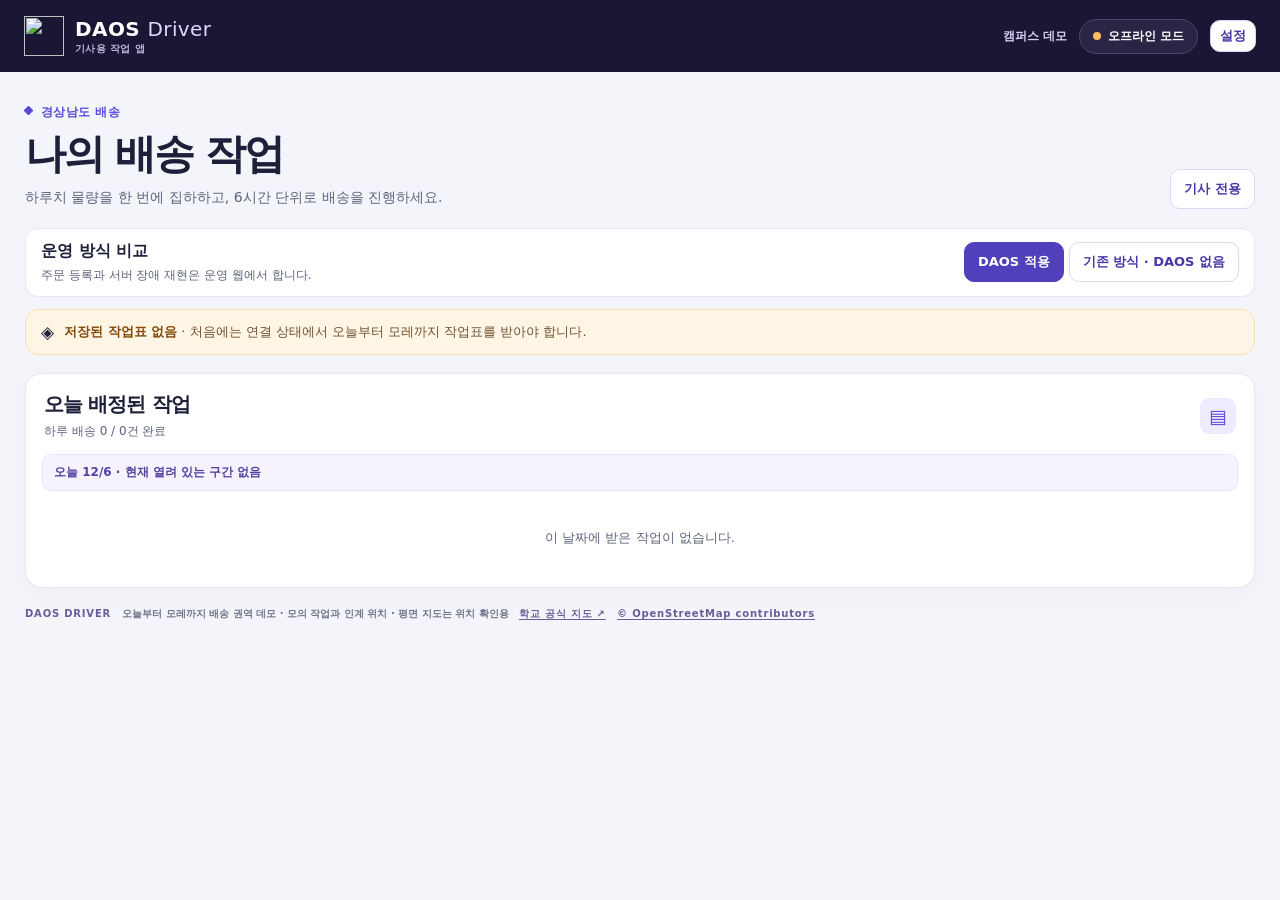
==== daos-demo/driver/index.html @ 9ab63587 "Add DAOS dispatch demo and native driver apps" ====
<!doctype html>
<html lang="ko">
<head>
<meta charset="utf-8">
<meta name="viewport" content="width=device-width, initial-scale=1, viewport-fit=cover">
<meta name="theme-color" content="#181637">
<meta name="description" content="창원대학교 캠퍼스에서 서버 장애 중에도 작업을 이어가는 DAOS 기사용 데모">
<title>DAOS Driver · 창원대 캠퍼스</title>
<link rel="icon" href="icon.svg" type="image/svg+xml">
<link rel="manifest" href="app.webmanifest">
<link rel="stylesheet" href="style.css?v=17">
<script type="module" src="app.mjs?v=17"></script>
</head>
<body>
<header class="top">
  <a class="brand" href="./"><img src="icon.svg" alt="" width="40" height="40"><span>DAOS <strong>Driver</strong><small>기사용 작업 앱</small></span></a>
  <div class="top-right"><span class="demo">캠퍼스 데모</span><span id="connection" class="connection" role="status"></span><button id="settings" class="settings secondary" type="button" aria-expanded="false" aria-controls="demo-panel">설정</button></div>
</header>
<main>
  <div class="intro">
    <div><div class="eyebrow"><span></span> <b id="current-province">경상남도</b> 배송</div><h1>나의 배송 작업</h1><p>하루치 물량을 한 번에 집하하고, 6시간 단위로 배송을 진행하세요.</p></div>
    <span class="secondary">기사 전용</span>
  </div>
  <section class="comparison" aria-label="운영 방식 비교">
    <div><strong>운영 방식 비교</strong><p>주문 등록과 서버 장애 재현은 운영 웹에서 합니다.</p></div>
    <div class="mode-buttons" role="group" aria-label="운영 방식 선택">
      <button id="mode-daos" class="secondary" type="button" aria-pressed="true">DAOS 적용</button>
      <button id="mode-baseline" class="secondary" type="button" aria-pressed="false">기존 방식 · DAOS 없음</button>
    </div>
  </section>
  <section id="demo-panel" class="settings-panel" aria-labelledby="settings-title" hidden>
    <div class="settings-head"><h2 id="settings-title">설정</h2><button id="reset" type="button" class="secondary">기기 저장 초기화</button></div>
    <div class="date-preview"><label>기사 시·도 <select id="driver-province"></select></label><p>선택한 허브에서 확정한 작업만 표시합니다.</p></div>
    <div id="storage-summary"></div>
    <form id="demo-clock" class="date-preview">
      <label>시연 날짜 <select id="clock-day"><option value="0">오늘</option><option value="1">내일</option><option value="2">모레</option></select></label>
      <label>시연 시각 <input id="clock-time" type="time" value="06:00" required></label>
      <button class="secondary" type="submit">시연 시간 적용</button>
      <button id="clock-reset" class="secondary" type="button">현재 날짜로 돌아가기</button>
      <button id="preview-date" class="secondary" type="button">다음날 작업 열기</button>
      <p>한국시간 기준 · 설정한 시각이 구간 시작 시각을 지나고 앞 구간을 마치면 배송할 수 있습니다.</p>
    </form>
  </section>
  <section class="status-bar" id="status" aria-live="polite"></section>
  <section id="backup" class="backup card" aria-label="저장된 작업표" hidden></section>
  <p id="preview-banner" class="work-date preview-banner" role="status" hidden></p>
  <section id="blocked" class="backup card" aria-labelledby="blocked-title" hidden>
    <h2 id="blocked-title">기존 방식 · 배송 중단</h2>
    <p>서버에서 집하·배송 정보를 받을 수 없어 작업표 조회와 완료 기록이 중단됐습니다. 서버를 복구하면 이어서 작업할 수 있습니다.</p>
  </section>
  <div class="workspace" id="workspace">
    <section class="work card" aria-labelledby="work-title">
      <div class="work-head"><div><h2 id="work-title">오늘 배정된 작업</h2><p id="progress"></p></div><span class="section-symbol" aria-hidden="true">▤</span></div>
      <div id="pickup-summary" class="pickup-summary"></div>
      <div class="work-date" id="work-date"></div>
      <button id="segment-start" class="primary segment-start" type="button" hidden></button>
      <div id="jobs" class="jobs"></div>
    </section>
    <section class="map card" id="map-card" aria-labelledby="map-title" hidden>
      <div class="map-head"><div><h2 id="map-title">캠퍼스 지도</h2><p>배송 권역 안내</p></div></div>
      <div id="next-delivery" class="next-delivery" role="status" hidden><strong id="next-delivery-title"></strong><p id="next-delivery-time"></p></div>
      <div class="viewport" id="viewport" aria-label="창원대학교 캠퍼스 지도">
        <div id="scene"><img id="map-image" alt="OpenStreetMap 좌표를 바탕으로 그린 국립창원대학교 건물과 도로 지도" width="1080" height="504" draggable="false"></div>
        <div class="zoom"><button id="zoom-in" type="button" aria-label="확대">+</button><button id="zoom-out" type="button" aria-label="축소">−</button><button id="zoom-reset" type="button" aria-label="지도 전체 보기" title="지도 전체 보기">⌂</button></div>
      </div>
      <div id="detail" class="detail"></div>
    </section>
    <section id="completion" class="card completion-card" aria-labelledby="completion-title" hidden>
      <span class="completion-check" aria-hidden="true">✓</span>
      <h2 id="completion-title">금일 배송이 완료되었습니다</h2>
      <p id="completion-note"></p>
    </section>
  </div>
  <footer>DAOS DRIVER <span>오늘부터 모레까지 배송 권역 데모 · 모의 작업과 인계 위치 · 평면 지도는 위치 확인용</span> <a href="https://mobileapp.changwon.ac.kr/campus/campus_005.do?midx=24" target="_blank" rel="noopener noreferrer">학교 공식 지도 ↗</a> <a href="https://www.openstreetmap.org/copyright" target="_blank" rel="noopener noreferrer">© OpenStreetMap contributors</a></footer>
</main>
<section id="mobile-actions" class="mobile-actions" aria-label="기사 빠른 작업" hidden>
  <div><strong id="mobile-action-title"></strong><p id="mobile-action-note"></p></div>
  <button id="mobile-action" class="primary" type="button"></button>
</section>
<div id="notice" class="toast" role="status" hidden></div>
</body>
</html>
---- daos-demo/driver/style.css ----
:root{font-family:-apple-system,BlinkMacSystemFont,"Apple SD Gothic Neo","Malgun Gothic",system-ui,sans-serif;color:#1d2038;background:#f4f5fa;--accent:#5b4ad7;--sub:#5e637b;--line:#e6e7ef;--green:#147451}
*{box-sizing:border-box}body{margin:0}button{font:inherit;cursor:pointer}button:disabled{cursor:not-allowed;opacity:.6}button:focus-visible,a:focus-visible{outline:3px solid #856fff;outline-offset:3px}p{margin:0;color:var(--sub);line-height:1.55}h1,h2,h3{margin:0}a{color:inherit;text-decoration:none}[hidden]{display:none!important}
.top{background:#191733;color:#fff;display:flex;justify-content:space-between;align-items:center;padding:14px max(24px,calc((100% - 1250px)/2));gap:12px;min-height:72px}.brand{display:flex;align-items:center;gap:11px;white-space:nowrap;font-weight:800;font-size:20px;letter-spacing:.02em}.brand strong{font-weight:500;color:#ded9ff}.brand small{display:block;font-size:10px;font-weight:600;color:#bcb6df;letter-spacing:.04em;margin-top:1px}.top-right{display:flex;gap:12px;align-items:center}.demo{color:#d6d0f1;font-size:12px;font-weight:700}.connection{border:1px solid #4b4768;color:#fff;background:#292544;border-radius:999px;padding:8px 13px;font-weight:700;font-size:12px;white-space:nowrap}.dot{display:inline-block;width:8px;height:8px;background:#6ee3ad;border-radius:50%;margin-right:7px}.connection[data-offline=true] .dot{background:#ffbc61}
main{max-width:1300px;margin:auto;padding:32px 25px 0}.intro{display:flex;align-items:end;justify-content:space-between;gap:14px;margin-bottom:19px}.eyebrow{color:var(--accent);font-weight:800;font-size:12px;letter-spacing:.04em}.eyebrow span{width:7px;height:7px;background:var(--accent);display:inline-block;transform:rotate(45deg);border-radius:1px;margin:0 4px 2px 0}h1{font-size:clamp(28px,4vw,41px);letter-spacing:-.05em;margin:6px 0 5px}h2{font-size:20px;letter-spacing:-.045em}h3{font-size:16px}.intro p{font-size:14px}.secondary{border:1px solid #dcd8f4;background:#fff;color:#4737a9;border-radius:10px;padding:10px 13px;font-size:13px;font-weight:800;white-space:nowrap}.secondary:hover{background:#eeeafd}
.status-bar{background:#eeebff;border:1px solid #e1d9fc;border-radius:13px;padding:12px 15px;margin-bottom:18px;display:flex;gap:10px;align-items:center;font-size:13px}.status-bar strong{color:#382687}.status-bar .status-text{color:#514978}.status-bar[data-offline=true]{background:#fff5e5;border-color:#f6deb6}.status-bar[data-offline=true] strong{color:#834a08}.status-bar[data-offline=true] .status-text{color:#6e522e}.status-icon{font-size:17px;flex:none}.sync-count{margin-left:auto;white-space:nowrap;font-size:12px;font-weight:800;color:#4d369e}
.workspace{display:grid;grid-template-columns:minmax(325px,2fr) minmax(0,3fr);gap:18px;align-items:start}.card{border-radius:17px;border:1px solid var(--line);background:#fff;box-shadow:0 7px 24px #18163308;min-width:0;overflow:hidden}.work-head,.map-head{padding:17px 18px 13px;display:flex;justify-content:space-between;align-items:center;gap:8px}.work-head p,.map-head p{margin-top:4px;font-size:12px}.section-symbol{display:grid;place-items:center;border-radius:9px;width:36px;height:36px;background:#eeebff;color:var(--accent);font-size:19px}.work-date{margin:0 16px 13px;padding:9px 11px;border:1px solid #e8e3ff;border-radius:9px;background:#f6f3ff;color:#5143a2;font-size:12px;font-weight:750}.jobs{display:grid;gap:8px;padding:0 15px 15px}.job{display:block;width:100%;background:white;text-align:left;border:1px solid var(--line);border-radius:11px;padding:11px 12px;color:inherit}.job[aria-pressed=true]{background:#f8f6ff;border-color:#a69af8;box-shadow:inset 3px 0 #7260ef}.job:hover{border-color:#9e91ef}.job-top,.job-end{display:flex;align-items:center;justify-content:space-between;gap:8px}.job-top small{font-size:11px;color:#625994;font-weight:800}.job strong{display:block;font-size:15px;margin:4px 0 6px}.job .pair{font-size:12px;color:#3f435d;line-height:1.55}.job-end{font-size:11px;color:var(--sub);margin-top:6px}.pill{font-size:10px;line-height:1.2;background:#eeedf4;color:#51526a;border-radius:999px;padding:4px 7px;font-weight:800;white-space:nowrap}.pill.picked{background:#eee9ff;color:#4d32ae}.pill.delivered{background:#e1f6eb;color:#136c4c}.empty{padding:24px 10px;text-align:center;color:var(--sub);font-size:13px}

.viewport{position:relative;background:#25364a;overflow:hidden;min-height:230px;height:clamp(235px,29vw,375px);touch-action:pan-y;isolation:isolate}.viewport.zoomed{touch-action:none;cursor:grab}.viewport.dragging{cursor:grabbing}.viewport #scene{position:absolute;top:50%;left:50%;width:100%;aspect-ratio:1080 / 504;transform:translate(-50%,-50%);user-select:none}.viewport img{width:100%;height:100%;display:block;object-fit:fill;pointer-events:none}.zoom{position:absolute;right:10px;bottom:10px;display:flex;gap:4px;z-index:3}.zoom button{background:#1d2d3f;border:1px solid #63788f;color:#e7effa;border-radius:7px;width:35px;height:35px;font-weight:800;font-size:20px;box-shadow:0 2px 5px #15133222}
.detail{padding:14px 18px 16px}.detail-title{display:flex;justify-content:space-between;align-items:center;gap:7px;margin-bottom:11px}.detail-title span{font-size:11px;color:var(--sub)}.stop{border:1px solid var(--line);border-radius:10px;padding:9px 10px;background:#f9fafc;min-width:0}.stop b{display:block;font-size:13px;margin:3px 0 2px}.stop p{font-size:11px}.stop small{font-size:10px;font-weight:900;color:var(--accent)}.actions{display:flex;align-items:center;gap:10px;margin-top:12px;flex-wrap:wrap}.primary{border:0;background:var(--accent);color:white;border-radius:9px;font-size:13px;padding:10px 15px;font-weight:850}.primary:hover:not(:disabled){background:#4837bd}.actions p{font-size:11px}.toast{position:fixed;z-index:10;left:50%;bottom:24px;transform:translateX(-50%);max-width:calc(100vw - 28px);background:#251e48;color:white;border-radius:10px;padding:10px 14px;font-size:13px;box-shadow:0 5px 14px #0003;text-align:center}footer{padding:19px 0;color:#665d9a;font-size:10px;letter-spacing:.08em;font-weight:850}footer span{margin-left:7px;color:#72748a;font-weight:600;letter-spacing:0}

footer a{margin-left:6px;text-decoration:underline;text-underline-offset:2px}

.settings-panel,.backup{margin:0 0 12px;padding:14px 16px;border:1px solid #dad4ff;border-radius:13px;background:#fbfaff}
.settings-head,.pickup-summary{display:flex;align-items:center;justify-content:space-between;gap:10px;flex-wrap:wrap}
.settings-head h2,.backup h2{font-size:16px}
.settings{padding:6px 9px}
.connection{cursor:default}
.storage-total{margin:7px 0;font-size:13px;color:#4c407f}
.storage-total strong{color:#34256d}
.backup-title p,.backup-day p{font-size:12px}
.backup-days{display:grid;grid-template-columns:repeat(2,minmax(0,1fr));gap:8px}
.backup-day{background:#fff;border:1px solid #e3dff2;border-radius:8px;padding:9px 10px;font-size:12px}
.backup-day ul{padding:0;list-style:none;margin:5px 0 0}
.backup-day li{display:flex;justify-content:space-between;gap:3px 8px;flex-wrap:wrap;padding:3px 0}
.backup-day small,.backup-day p{color:#5e5674}
.backup:not([hidden]),.settings-panel:not([hidden]){display:block}
.pickup-summary{margin:0 16px 10px;padding:10px;border:1px solid #dce9e3;border-radius:9px;background:#f4faf7;font-size:13px}
.pickup-summary p{font-size:11px;margin-top:3px}
.pickup-summary .primary{font-size:11px;padding:7px 9px}
footer a+a{margin-left:7px}
.date-preview{display:flex;align-items:center;gap:9px;flex-wrap:wrap;margin-top:10px}
.date-preview p{font-size:12px}
.preview-banner{margin:0 0 12px}
.segment-start{margin:0 16px 12px}
.comparison{display:flex;align-items:center;justify-content:space-between;gap:10px 16px;flex-wrap:wrap;margin:0 0 12px;padding:12px 15px;border:1px solid var(--line);border-radius:13px;background:#fff}
.comparison p,#blocked p{margin-top:4px;font-size:12px}
.mode-buttons{display:flex;gap:5px;flex-wrap:wrap}
.mode-buttons button[aria-pressed=true]{background:#5140bc;color:#fff;border-color:#5140bc}
.date-preview label{display:flex;align-items:center;gap:5px;font-size:12px;font-weight:750}
.date-preview select,.date-preview input{border:1px solid #dcd8f4;border-radius:7px;padding:7px;background:#fff;color:inherit;font:inherit}
.date-preview p{flex-basis:100%}
#blocked{background:#fff5e5;border-color:#f6deb6}
.completion-card{min-height:260px;display:grid;align-content:center;justify-items:center;gap:9px;padding:24px;text-align:center}
.completion-check{display:grid;place-items:center;width:47px;height:47px;border-radius:50%;color:#147451;background:#e1f6eb;font-size:25px;font-weight:850}
.completion-card p{font-size:13px}

.driver-mobile main{padding:20px 12px 0}
.driver-mobile .top{padding:8px 12px;min-height:60px;gap:6px}
.driver-mobile .brand{gap:7px;font-size:18px}
.driver-mobile .brand img{width:33px;height:33px}
.driver-mobile .top-right{gap:5px}
.driver-mobile .top-right .demo{display:none}
.driver-mobile .connection{font-size:10px;padding:6px 7px}
.driver-mobile .dot{margin-right:4px}
.driver-mobile .settings{min-height:44px}
.driver-mobile .intro{align-items:end;gap:8px}
.driver-mobile .intro p,.driver-mobile .comparison p{font-size:12px}
.driver-mobile .intro .secondary{padding:8px;font-size:11px;min-height:44px}
.driver-mobile .workspace{grid-template-columns:minmax(0,1fr);gap:12px}
.driver-mobile .status-bar{gap:6px;padding:10px;font-size:12px;flex-wrap:wrap}
.driver-mobile .status-text{flex:1 1 185px}
.driver-mobile .sync-count{margin-left:0}
.driver-mobile .work-head,.driver-mobile .map-head{padding:13px 14px 11px}
.driver-mobile .jobs{padding:0 12px 12px}
.driver-mobile .job{padding:12px;min-height:66px}
.driver-mobile .viewport{min-height:185px;height:clamp(200px,56vw,420px)}
.driver-mobile .map{scroll-margin-top:10px}
.driver-mobile .zoom button,.driver-mobile .mode-buttons button,.driver-mobile .date-preview button{min-height:44px}
.driver-mobile .zoom button{width:44px}
.driver-mobile .backup-day{padding:7px}
.driver-mobile .detail{padding:12px 13px}
.mobile-actions{display:none}
.driver-mobile .mobile-actions{display:grid;grid-template-columns:minmax(0,1fr) auto;gap:10px;align-items:center;position:fixed;z-index:8;bottom:0;left:0;right:0;padding:10px max(12px,env(safe-area-inset-right)) calc(10px + env(safe-area-inset-bottom)) max(12px,env(safe-area-inset-left));background:#fff;border-top:1px solid var(--line);box-shadow:0 -4px 20px #18163312}
.driver-mobile .mobile-actions strong,.driver-mobile .mobile-actions p{display:block;overflow:hidden;text-overflow:ellipsis;white-space:nowrap}
.driver-mobile .mobile-actions strong{font-size:13px}
.driver-mobile .mobile-actions p{font-size:11px}
.driver-mobile .mobile-actions .primary{min-height:48px;padding:9px 12px}
.driver-mobile.has-mobile-action body{padding-bottom:calc(80px + env(safe-area-inset-bottom))}
.driver-mobile.has-mobile-action .toast{bottom:calc(85px + env(safe-area-inset-bottom))}
.driver-mobile.has-mobile-action #pickup-all:enabled,.driver-mobile.has-mobile-action #segment-start:enabled,.driver-mobile.has-mobile-action #record:enabled{display:none}

.next-delivery{margin:0 16px 12px;padding:10px 12px;border:1px solid #e1d9fc;border-radius:9px;background:#f6f3ff;color:#382687}
.next-delivery p{font-size:12px;margin-top:3px}

.workspace.workspace-no-map{grid-template-columns:minmax(0,1fr)}
.pending-count{padding:5px 9px;border-radius:6px;background:#ffe0b5;color:#793908;font-size:13px;box-shadow:inset 0 0 0 1px #e8ab61}
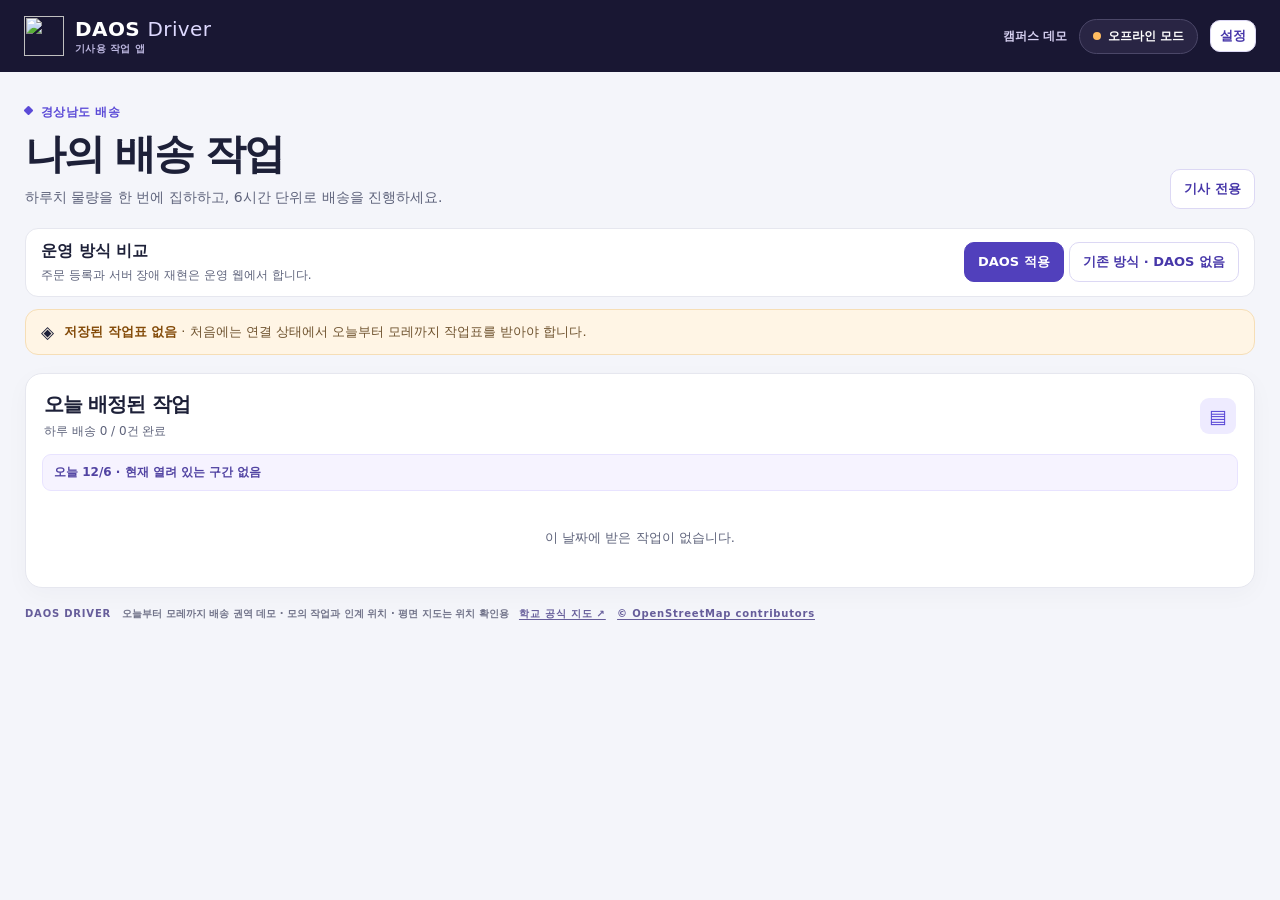
==== commit 1ecc2ebf: "Reset the DAOS demo globally and map regional deliveries by shift" ====
--- a/daos-demo/driver/index.html
+++ b/daos-demo/driver/index.html
@@ -8,8 +8,8 @@
 <title>DAOS Driver · 창원대 캠퍼스</title>
 <link rel="icon" href="icon.svg" type="image/svg+xml">
 <link rel="manifest" href="app.webmanifest">
-<link rel="stylesheet" href="style.css?v=17">
-<script type="module" src="app.mjs?v=17"></script>
+<link rel="stylesheet" href="style.css?v=19">
+<script type="module" src="app.mjs?v=19"></script>
 </head>
 <body>
 <header class="top">
@@ -60,7 +60,7 @@
       <div class="map-head"><div><h2 id="map-title">캠퍼스 지도</h2><p>배송 권역 안내</p></div></div>
       <div id="next-delivery" class="next-delivery" role="status" hidden><strong id="next-delivery-title"></strong><p id="next-delivery-time"></p></div>
       <div class="viewport" id="viewport" aria-label="창원대학교 캠퍼스 지도">
-        <div id="scene"><img id="map-image" alt="OpenStreetMap 좌표를 바탕으로 그린 국립창원대학교 건물과 도로 지도" width="1080" height="504" draggable="false"></div>
+        <div id="scene"><img id="map-image" alt="배송 권역 지도" width="1080" height="504" draggable="false"><div id="delivery-pins" aria-hidden="true"></div></div>
         <div class="zoom"><button id="zoom-in" type="button" aria-label="확대">+</button><button id="zoom-out" type="button" aria-label="축소">−</button><button id="zoom-reset" type="button" aria-label="지도 전체 보기" title="지도 전체 보기">⌂</button></div>
       </div>
       <div id="detail" class="detail"></div>
--- a/daos-demo/driver/style.css
+++ b/daos-demo/driver/style.css
@@ -84,3 +84,8 @@
 
 .workspace.workspace-no-map{grid-template-columns:minmax(0,1fr)}
 .pending-count{padding:5px 9px;border-radius:6px;background:#ffe0b5;color:#793908;font-size:13px;box-shadow:inset 0 0 0 1px #e8ab61}
+
+#delivery-pins{position:absolute;inset:0;pointer-events:none}
+.delivery-pin{position:absolute;translate:-50% -50%;display:grid;place-items:center;width:19px;height:19px;border:2px solid #fff;border-radius:50%;background:#5442c5;color:white;font-size:9px;font-weight:800;box-shadow:0 1px 4px #141c28}
+.delivery-pin.selected{background:#b25918;z-index:1}
+.delivery-pin b{position:absolute;bottom:calc(100% + 3px);left:50%;translate:-50%;white-space:nowrap;background:#1c2940;color:#fff;border-radius:4px;padding:3px 5px;font-size:9px}
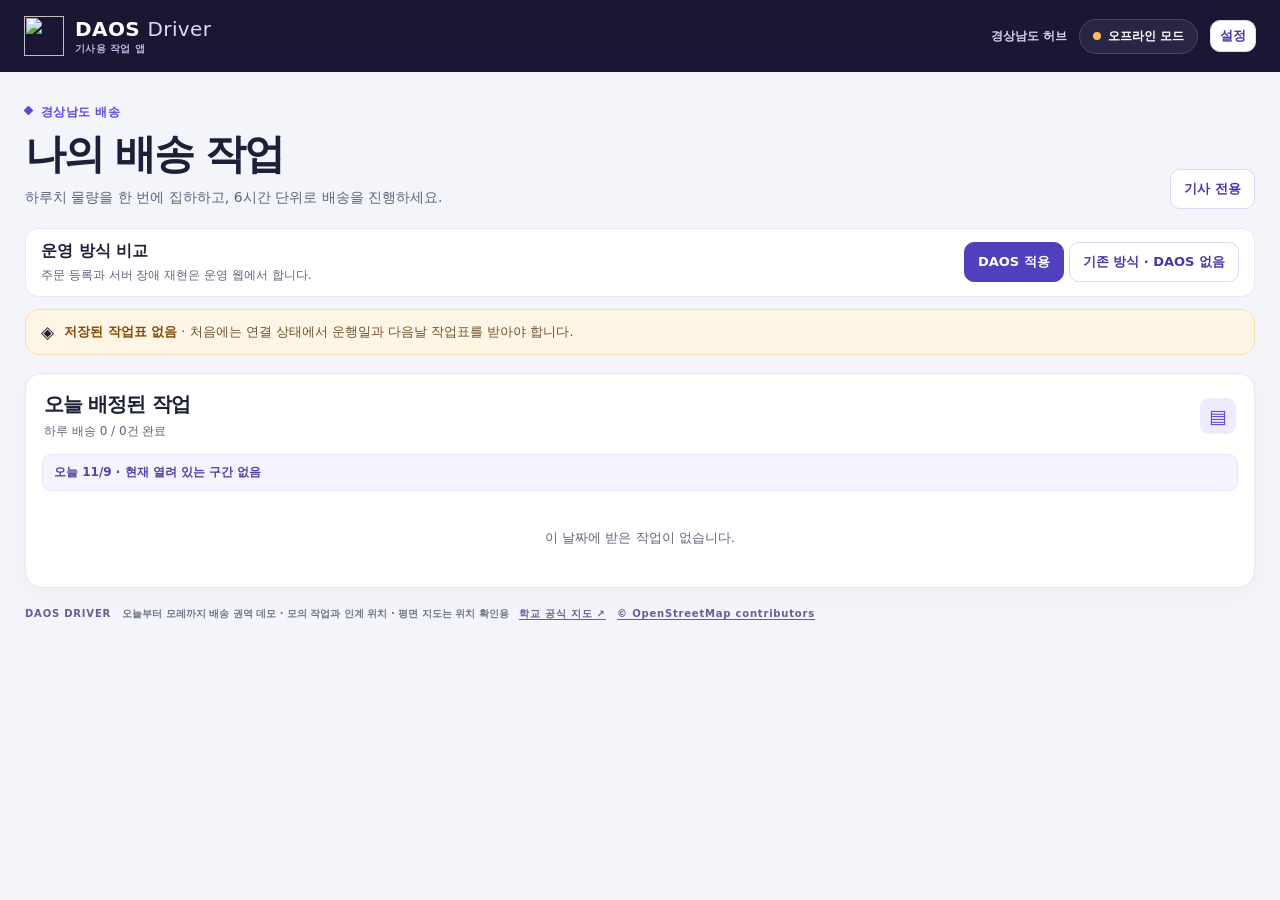
==== commit ee4b8979: "Stage two additional delivery days and simplify delivery maps" ====
--- a/daos-demo/driver/index.html
+++ b/daos-demo/driver/index.html
@@ -4,17 +4,17 @@
 <meta charset="utf-8">
 <meta name="viewport" content="width=device-width, initial-scale=1, viewport-fit=cover">
 <meta name="theme-color" content="#181637">
-<meta name="description" content="창원대학교 캠퍼스에서 서버 장애 중에도 작업을 이어가는 DAOS 기사용 데모">
-<title>DAOS Driver · 창원대 캠퍼스</title>
+<meta name="description" content="서버 장애 중에도 작업을 이어가는 DAOS 지역 허브 기사 앱">
+<title>DAOS Driver · 지역 허브</title>
 <link rel="icon" href="icon.svg" type="image/svg+xml">
 <link rel="manifest" href="app.webmanifest">
-<link rel="stylesheet" href="style.css?v=19">
-<script type="module" src="app.mjs?v=19"></script>
+<link rel="stylesheet" href="style.css?v=20">
+<script type="module" src="app.mjs?v=20"></script>
 </head>
 <body>
 <header class="top">
   <a class="brand" href="./"><img src="icon.svg" alt="" width="40" height="40"><span>DAOS <strong>Driver</strong><small>기사용 작업 앱</small></span></a>
-  <div class="top-right"><span class="demo">캠퍼스 데모</span><span id="connection" class="connection" role="status"></span><button id="settings" class="settings secondary" type="button" aria-expanded="false" aria-controls="demo-panel">설정</button></div>
+  <div class="top-right"><span class="demo" id="driver-hub-label">경상남도 허브</span><span id="connection" class="connection" role="status"></span><button id="settings" class="settings secondary" type="button" aria-expanded="false" aria-controls="demo-panel">설정</button></div>
 </header>
 <main>
   <div class="intro">
@@ -33,7 +33,7 @@
     <div class="date-preview"><label>기사 시·도 <select id="driver-province"></select></label><p>선택한 허브에서 확정한 작업만 표시합니다.</p></div>
     <div id="storage-summary"></div>
     <form id="demo-clock" class="date-preview">
-      <label>시연 날짜 <select id="clock-day"><option value="0">오늘</option><option value="1">내일</option><option value="2">모레</option></select></label>
+      <label>시연 날짜 <select id="clock-day"></select></label>
       <label>시연 시각 <input id="clock-time" type="time" value="06:00" required></label>
       <button class="secondary" type="submit">시연 시간 적용</button>
       <button id="clock-reset" class="secondary" type="button">현재 날짜로 돌아가기</button>
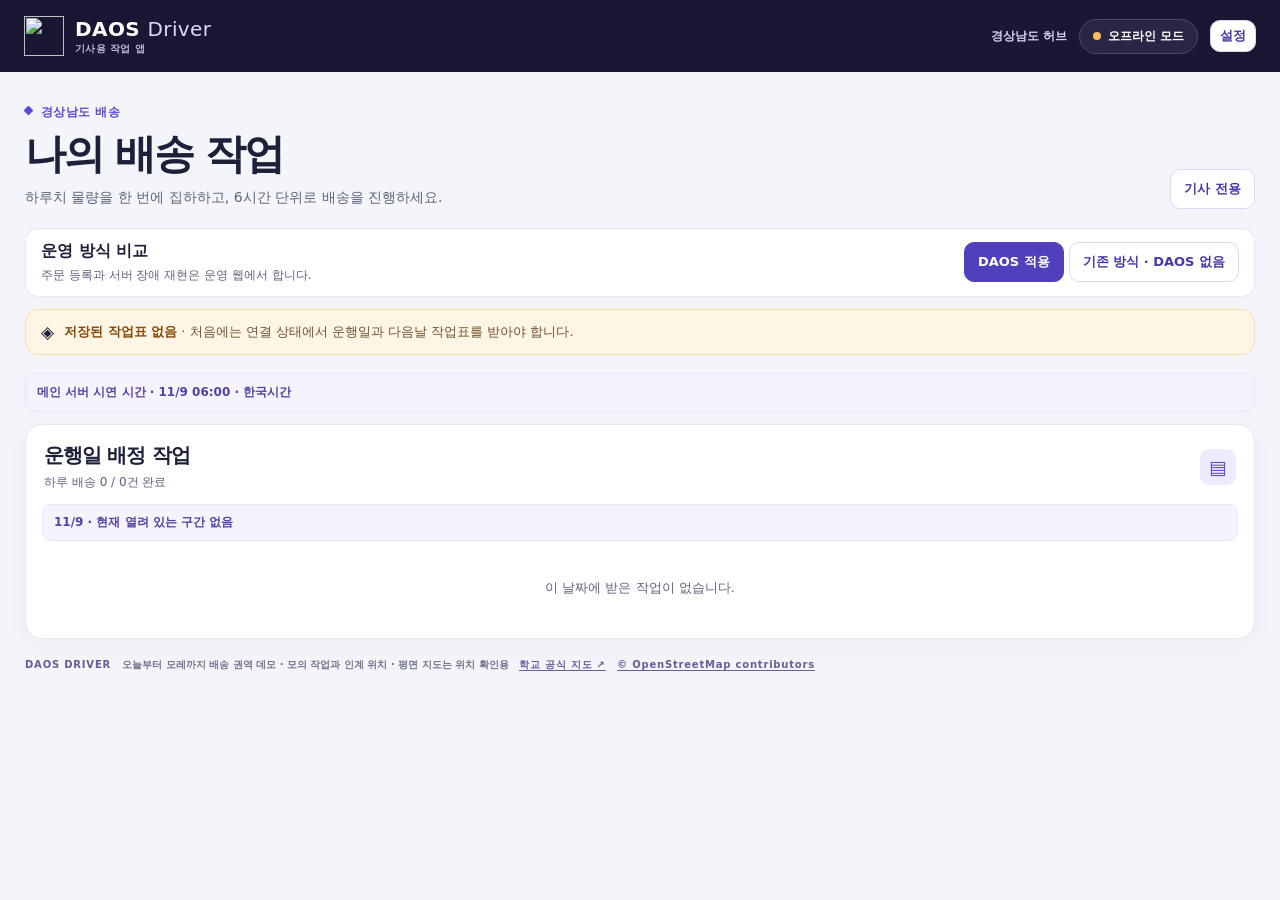
==== commit f625dc72: "Share the DAOS demo clock and select mapped delivery stops" ====
--- a/daos-demo/driver/index.html
+++ b/daos-demo/driver/index.html
@@ -8,8 +8,8 @@
 <title>DAOS Driver · 지역 허브</title>
 <link rel="icon" href="icon.svg" type="image/svg+xml">
 <link rel="manifest" href="app.webmanifest">
-<link rel="stylesheet" href="style.css?v=20">
-<script type="module" src="app.mjs?v=20"></script>
+<link rel="stylesheet" href="style.css?v=21">
+<script type="module" src="app.mjs?v=21"></script>
 </head>
 <body>
 <header class="top">
@@ -32,14 +32,7 @@
     <div class="settings-head"><h2 id="settings-title">설정</h2><button id="reset" type="button" class="secondary">기기 저장 초기화</button></div>
     <div class="date-preview"><label>기사 시·도 <select id="driver-province"></select></label><p>선택한 허브에서 확정한 작업만 표시합니다.</p></div>
     <div id="storage-summary"></div>
-    <form id="demo-clock" class="date-preview">
-      <label>시연 날짜 <select id="clock-day"></select></label>
-      <label>시연 시각 <input id="clock-time" type="time" value="06:00" required></label>
-      <button class="secondary" type="submit">시연 시간 적용</button>
-      <button id="clock-reset" class="secondary" type="button">현재 날짜로 돌아가기</button>
-      <button id="preview-date" class="secondary" type="button">다음날 작업 열기</button>
-      <p>한국시간 기준 · 설정한 시각이 구간 시작 시각을 지나고 앞 구간을 마치면 배송할 수 있습니다.</p>
-    </form>
+    <p>시연 날짜와 시간은 메인 서버에서 설정합니다.</p>
   </section>
   <section class="status-bar" id="status" aria-live="polite"></section>
   <section id="backup" class="backup card" aria-label="저장된 작업표" hidden></section>
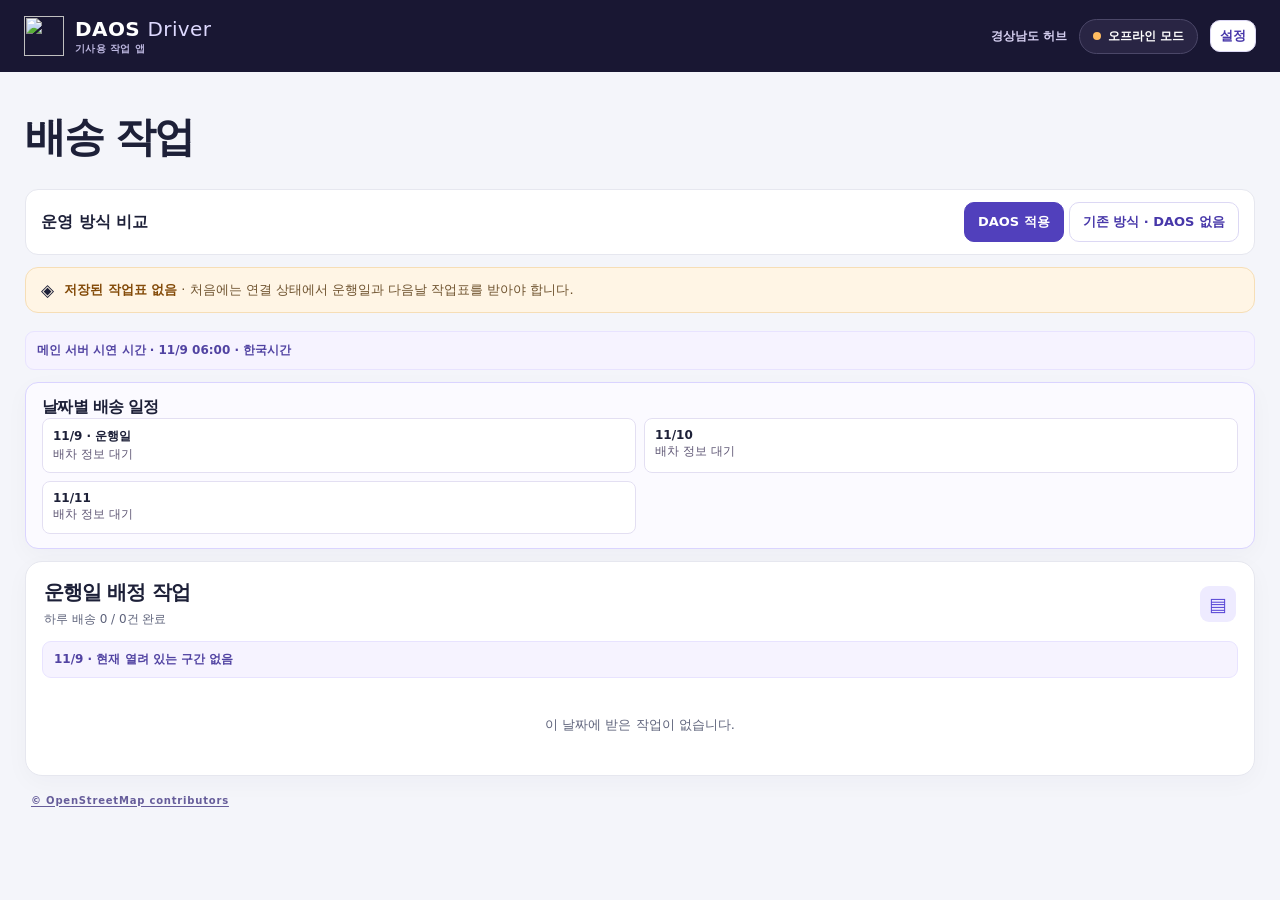
==== commit 819b13ff: "Centralize DAOS controls and queue new orders in receipt order" ====
--- a/daos-demo/driver/index.html
+++ b/daos-demo/driver/index.html
@@ -8,8 +8,8 @@
 <title>DAOS Driver · 지역 허브</title>
 <link rel="icon" href="icon.svg" type="image/svg+xml">
 <link rel="manifest" href="app.webmanifest">
-<link rel="stylesheet" href="style.css?v=21">
-<script type="module" src="app.mjs?v=21"></script>
+<link rel="stylesheet" href="style.css?v=22">
+<script type="module" src="app.mjs?v=22"></script>
 </head>
 <body>
 <header class="top">
@@ -17,12 +17,9 @@
   <div class="top-right"><span class="demo" id="driver-hub-label">경상남도 허브</span><span id="connection" class="connection" role="status"></span><button id="settings" class="settings secondary" type="button" aria-expanded="false" aria-controls="demo-panel">설정</button></div>
 </header>
 <main>
-  <div class="intro">
-    <div><div class="eyebrow"><span></span> <b id="current-province">경상남도</b> 배송</div><h1>나의 배송 작업</h1><p>하루치 물량을 한 번에 집하하고, 6시간 단위로 배송을 진행하세요.</p></div>
-    <span class="secondary">기사 전용</span>
-  </div>
+  <div class="intro"><h1>배송 작업</h1></div>
   <section class="comparison" aria-label="운영 방식 비교">
-    <div><strong>운영 방식 비교</strong><p>주문 등록과 서버 장애 재현은 운영 웹에서 합니다.</p></div>
+    <div><strong>운영 방식 비교</strong></div>
     <div class="mode-buttons" role="group" aria-label="운영 방식 선택">
       <button id="mode-daos" class="secondary" type="button" aria-pressed="true">DAOS 적용</button>
       <button id="mode-baseline" class="secondary" type="button" aria-pressed="false">기존 방식 · DAOS 없음</button>
@@ -37,6 +34,7 @@
   <section class="status-bar" id="status" aria-live="polite"></section>
   <section id="backup" class="backup card" aria-label="저장된 작업표" hidden></section>
   <p id="preview-banner" class="work-date preview-banner" role="status" hidden></p>
+  <section class="card backup" aria-label="날짜별 배송 일정"><h2>날짜별 배송 일정</h2><div id="schedule-days" class="backup-days"></div></section>
   <section id="blocked" class="backup card" aria-labelledby="blocked-title" hidden>
     <h2 id="blocked-title">기존 방식 · 배송 중단</h2>
     <p>서버에서 집하·배송 정보를 받을 수 없어 작업표 조회와 완료 기록이 중단됐습니다. 서버를 복구하면 이어서 작업할 수 있습니다.</p>
@@ -64,7 +62,7 @@
       <p id="completion-note"></p>
     </section>
   </div>
-  <footer>DAOS DRIVER <span>오늘부터 모레까지 배송 권역 데모 · 모의 작업과 인계 위치 · 평면 지도는 위치 확인용</span> <a href="https://mobileapp.changwon.ac.kr/campus/campus_005.do?midx=24" target="_blank" rel="noopener noreferrer">학교 공식 지도 ↗</a> <a href="https://www.openstreetmap.org/copyright" target="_blank" rel="noopener noreferrer">© OpenStreetMap contributors</a></footer>
+  <footer><a href="https://www.openstreetmap.org/copyright" target="_blank" rel="noopener noreferrer">© OpenStreetMap contributors</a></footer>
 </main>
 <section id="mobile-actions" class="mobile-actions" aria-label="기사 빠른 작업" hidden>
   <div><strong id="mobile-action-title"></strong><p id="mobile-action-note"></p></div>
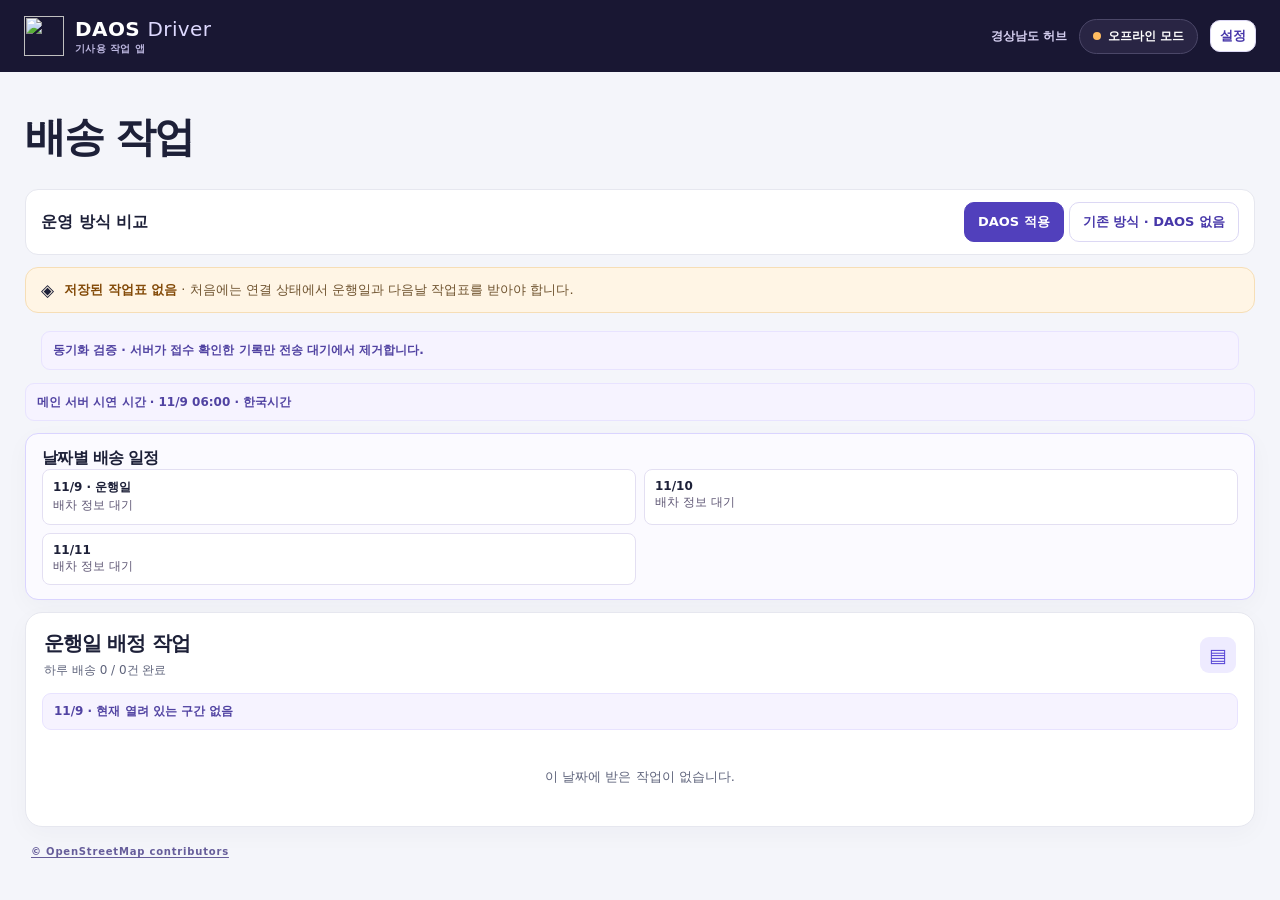
==== commit 049feee2: "Publish verified DAOS architecture and demo recovery checks" ====
--- a/daos-demo/driver/index.html
+++ b/daos-demo/driver/index.html
@@ -9,7 +9,7 @@
 <link rel="icon" href="icon.svg" type="image/svg+xml">
 <link rel="manifest" href="app.webmanifest">
 <link rel="stylesheet" href="style.css?v=22">
-<script type="module" src="app.mjs?v=22"></script>
+<script type="module" src="app.mjs?v=23"></script>
 </head>
 <body>
 <header class="top">
@@ -32,6 +32,7 @@
     <p>시연 날짜와 시간은 메인 서버에서 설정합니다.</p>
   </section>
   <section class="status-bar" id="status" aria-live="polite"></section>
+  <p id="recovery-check" class="work-date" role="status"></p>
   <section id="backup" class="backup card" aria-label="저장된 작업표" hidden></section>
   <p id="preview-banner" class="work-date preview-banner" role="status" hidden></p>
   <section class="card backup" aria-label="날짜별 배송 일정"><h2>날짜별 배송 일정</h2><div id="schedule-days" class="backup-days"></div></section>
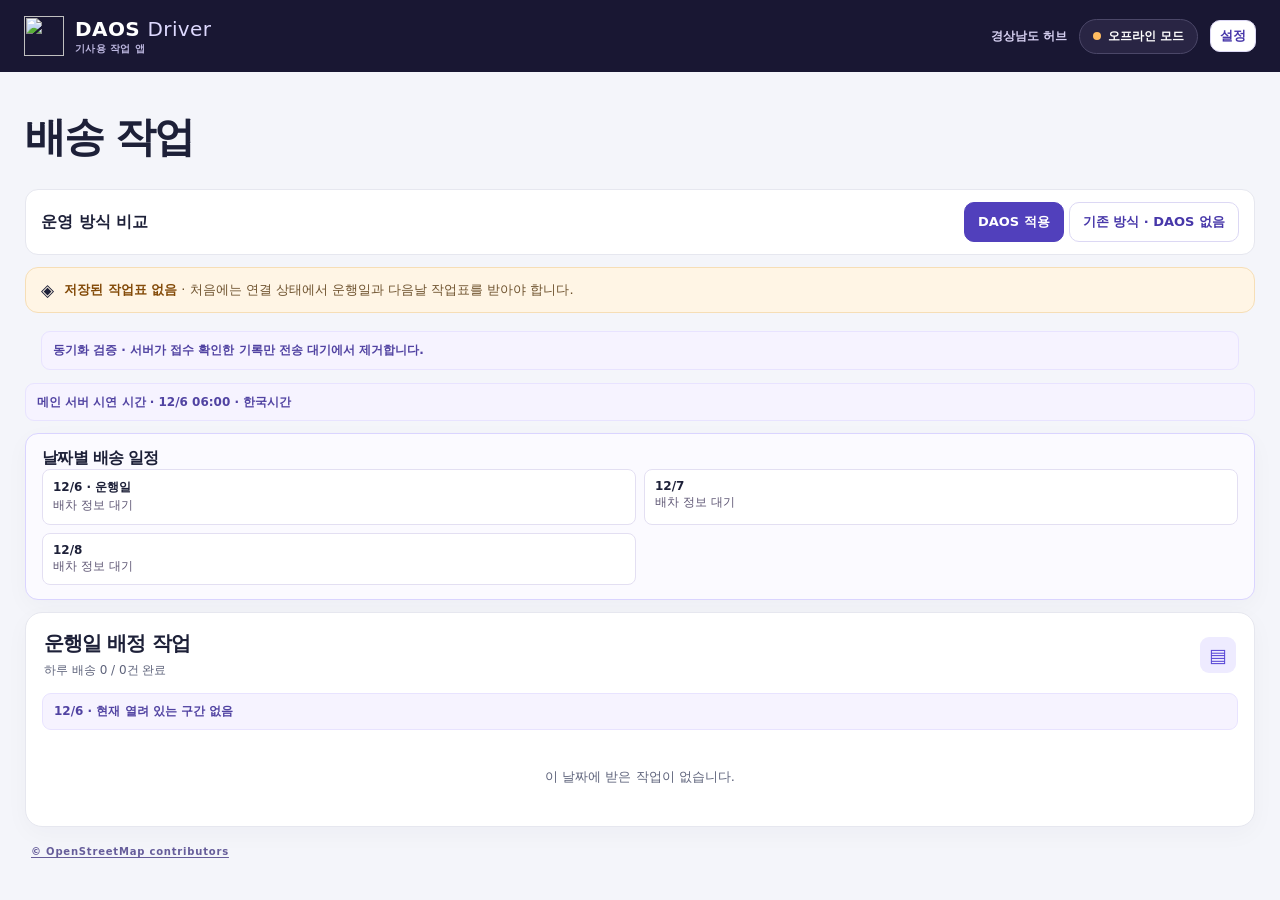
==== commit 04db7922: "Finalize DAOS demo recovery, dispatch, and mobile verification Preserve offline driver routes, quara" ====
--- a/daos-demo/driver/index.html
+++ b/daos-demo/driver/index.html
@@ -9,7 +9,7 @@
 <link rel="icon" href="icon.svg" type="image/svg+xml">
 <link rel="manifest" href="app.webmanifest">
 <link rel="stylesheet" href="style.css?v=22">
-<script type="module" src="app.mjs?v=23"></script>
+<script type="module" src="app.mjs?v=25"></script>
 </head>
 <body>
 <header class="top">
@@ -33,6 +33,7 @@
   </section>
   <section class="status-bar" id="status" aria-live="polite"></section>
   <p id="recovery-check" class="work-date" role="status"></p>
+  <button id="retry-held" class="secondary" type="button" hidden>보류 기록 재확인</button>
   <section id="backup" class="backup card" aria-label="저장된 작업표" hidden></section>
   <p id="preview-banner" class="work-date preview-banner" role="status" hidden></p>
   <section class="card backup" aria-label="날짜별 배송 일정"><h2>날짜별 배송 일정</h2><div id="schedule-days" class="backup-days"></div></section>
